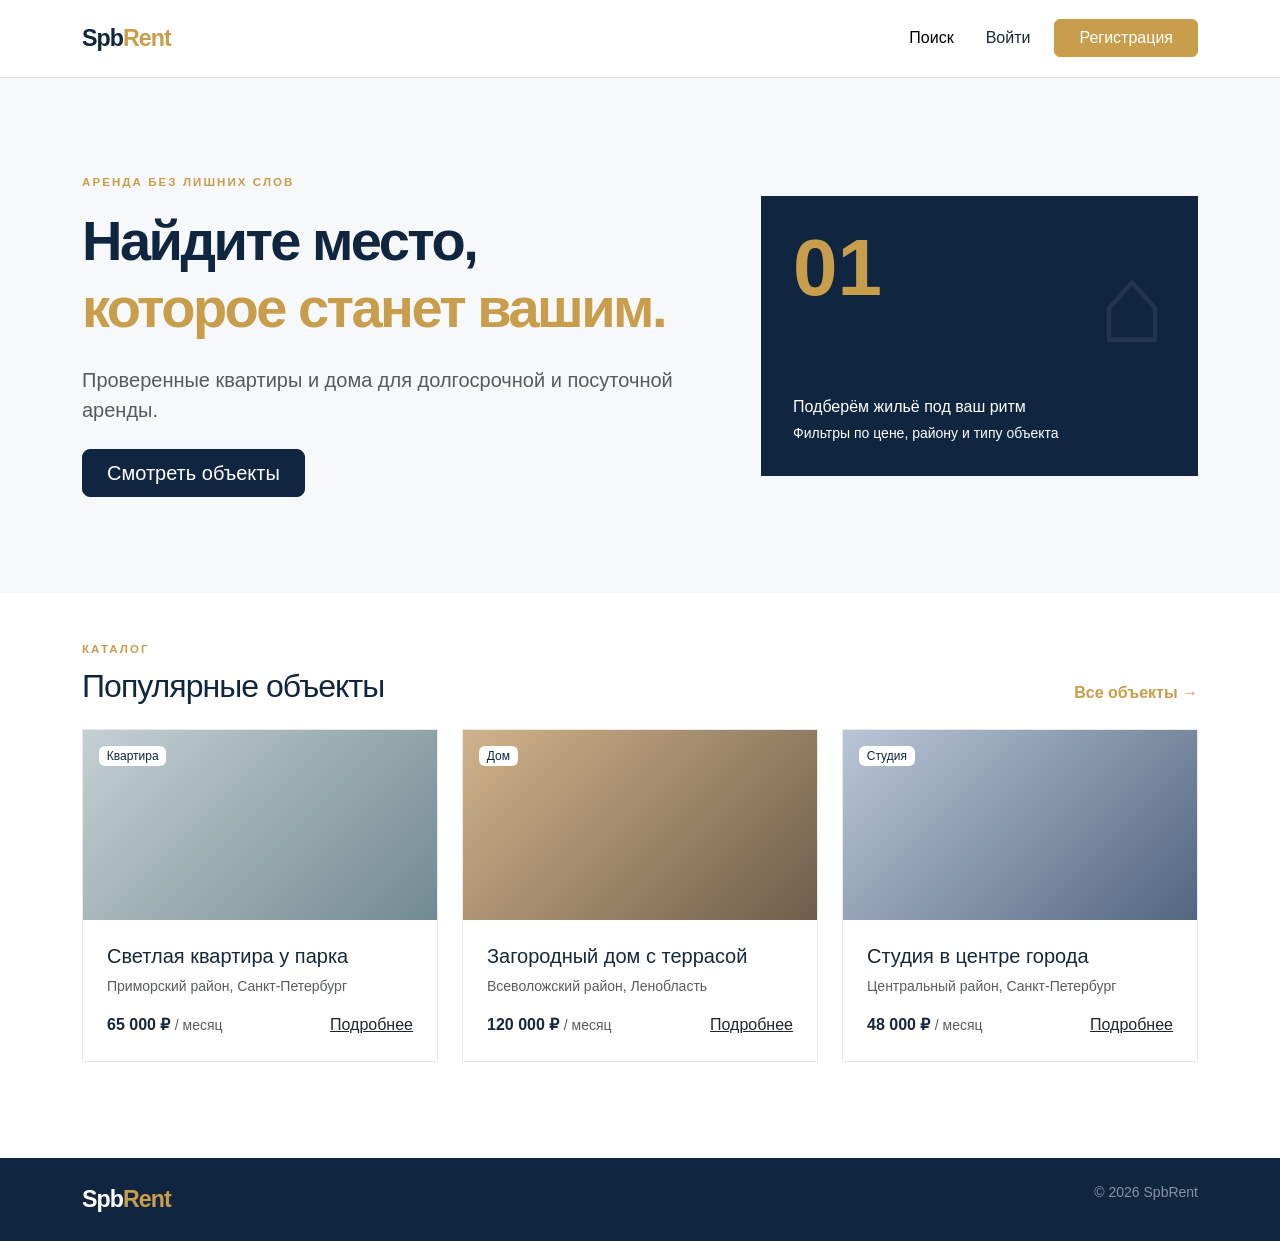
==== labs/K3441/Михайлов_Юрий/lab2/index.html @ 76ce4d98 "feat: add main logic for authorisation" ====
<!doctype html>
<html lang="ru">
<head>
  <meta charset="UTF-8">
  <meta name="viewport" content="width=device-width, initial-scale=1">
  <title>SpbRent — аренда недвижимости</title>
  <link href="https://cdn.jsdelivr.net/npm/bootstrap@5.3.3/dist/css/bootstrap.min.css" rel="stylesheet">
  <link rel="stylesheet" href="css/style.css">
</head>
<body>
  <nav class="navbar navbar-expand-lg bg-white border-bottom sticky-top">
    <div class="container py-2">
      <a class="navbar-brand brand" href="index.html">Spb<span>Rent</span></a>
      <button class="navbar-toggler" type="button" data-bs-toggle="collapse" data-bs-target="#mainNav" aria-label="Открыть меню">
        <span class="navbar-toggler-icon"></span>
      </button>
      <div class="collapse navbar-collapse" id="mainNav">
        <ul class="navbar-nav ms-auto align-items-lg-center gap-lg-3">
          <li class="nav-item"><a class="nav-link active" href="index.html">Поиск</a></li>
          <li class="nav-item"><a class="nav-link" href="login.html">Войти</a></li>
          <li class="nav-item"><a class="btn btn-gold px-4" href="register.html">Регистрация</a></li>
          <li class="nav-item d-none" data-auth-link><a class="nav-link" href="account.html">Личный кабинет</a></li>
          <li class="nav-item d-none" data-auth-link><a class="nav-link" href="#" data-logout>Выйти</a></li>
        </ul>
      </div>
    </div>
  </nav>

  <main>
    <section class="hero py-5">
      <div class="container py-lg-5">
        <div class="row align-items-center g-5">
          <div class="col-lg-7">
            <p class="eyebrow mb-3">АРЕНДА БЕЗ ЛИШНИХ СЛОВ</p>
            <h1 class="display-4 fw-bold mb-4">Найдите место,<br><span>которое станет вашим.</span></h1>
            <p class="lead text-muted mb-4">Проверенные квартиры и дома для долгосрочной и посуточной аренды.</p>
            <a class="btn btn-primary btn-lg px-4" href="#catalog">Смотреть объекты</a>
          </div>
          <div class="col-lg-5"><div class="hero-card"><div class="hero-card-number">01</div><p class="mb-1">Подберём жильё под ваш ритм</p><small>Фильтры по цене, району и типу объекта</small></div></div>
        </div>
      </div>
    </section>

    <section class="py-5" id="catalog">
      <div class="container">
        <div class="d-flex flex-wrap justify-content-between align-items-end gap-3 mb-4">
          <div><p class="eyebrow mb-2">КАТАЛОГ</p><h2 class="section-title mb-0">Популярные объекты</h2></div>
          <a class="link-gold" href="search.html">Все объекты →</a>
        </div>
        <div class="row g-4">
          <div class="col-md-4"><article class="property-card"><div class="property-image image-one"><span class="badge badge-soft">Квартира</span></div><div class="p-4"><h3 class="h5">Светлая квартира у парка</h3><p class="text-muted small mb-3">Приморский район, Санкт-Петербург</p><div class="d-flex justify-content-between"><strong>65 000 ₽ <small class="text-muted fw-normal">/ месяц</small></strong><a href="property.html" class="link-dark">Подробнее</a></div></div></article></div>
          <div class="col-md-4"><article class="property-card"><div class="property-image image-two"><span class="badge badge-soft">Дом</span></div><div class="p-4"><h3 class="h5">Загородный дом с террасой</h3><p class="text-muted small mb-3">Всеволожский район, Ленобласть</p><div class="d-flex justify-content-between"><strong>120 000 ₽ <small class="text-muted fw-normal">/ месяц</small></strong><a href="property.html" class="link-dark">Подробнее</a></div></div></article></div>
          <div class="col-md-4"><article class="property-card"><div class="property-image image-three"><span class="badge badge-soft">Студия</span></div><div class="p-4"><h3 class="h5">Студия в центре города</h3><p class="text-muted small mb-3">Центральный район, Санкт-Петербург</p><div class="d-flex justify-content-between"><strong>48 000 ₽ <small class="text-muted fw-normal">/ месяц</small></strong><a href="property.html" class="link-dark">Подробнее</a></div></div></article></div>
        </div>
      </div>
    </section>
  </main>

  <footer class="footer mt-5"><div class="container py-4 d-flex flex-wrap justify-content-between gap-3"><span class="brand text-white">Spb<span>Rent</span></span><span class="text-white-50 small">© 2026 SpbRent</span></div></footer>
  <script src="https://cdn.jsdelivr.net/npm/bootstrap@5.3.3/dist/js/bootstrap.bundle.min.js"></script>
  <script src="js/app.js"></script>
</body>
</html>
---- labs/K3441/Михайлов_Юрий/lab2/css/style.css ----
:root {
    --navy: #10253f;
    --navy-light: #1b3859;
    --gold: #c89d4b;
    --cream: #f7f8fa;
    --text: #17283b
}

body {
    font-family: Arial, sans-serif;
    color: var(--text);
    background: #fff
}

.brand {
    font-size: 1.45rem;
    font-weight: 700;
    letter-spacing: -.04em;
    color: var(--navy)
}

.brand span, h1 span {
    color: var(--gold)
}

.nav-link {
    color: var(--text)
}

.nav-link:hover, .link-gold {
    color: var(--gold)
}

.btn-primary {
    background: var(--navy);
    border-color: var(--navy)
}

.btn-primary:hover {
    background: var(--navy-light);
    border-color: var(--navy-light)
}

.btn-gold {
    background: var(--gold);
    border-color: var(--gold);
    color: #fff
}

.btn-gold:hover {
    background: #b28739;
    border-color: #b28739;
    color: #fff
}

.hero {
    background: var(--cream)
}

.eyebrow {
    font-size: .72rem;
    letter-spacing: .18em;
    font-weight: 700;
    color: var(--gold)
}

.hero h1 {
    color: var(--navy);
    letter-spacing: -.045em
}

.hero-card {
    min-height: 280px;
    padding: 2rem;
    background: var(--navy);
    color: #fff;
    display: flex;
    flex-direction: column;
    justify-content: end;
    position: relative
}

.hero-card:after {
    content: '⌂';
    position: absolute;
    right: 2rem;
    top: 1.5rem;
    font-size: 7rem;
    color: rgba(255, 255, 255, .08)
}

.hero-card-number {
    font-size: 5rem;
    line-height: 1;
    color: var(--gold);
    font-weight: 700;
    margin-bottom: auto
}

.section-title {
    color: var(--navy);
    letter-spacing: -.03em
}

.link-gold {
    text-decoration: none;
    font-weight: 600
}

.property-card {
    border: 1px solid #e6e9ed;
    background: #fff;
    transition: transform .2s, box-shadow .2s
}

.property-card:hover {
    transform: translateY(-3px);
    box-shadow: 0 10px 25px rgba(16, 37, 63, .09)
}

.property-image {
    height: 190px;
    background-size: cover;
    background-position: center;
    display: flex;
    align-items: flex-start;
    padding: 1rem
}

.image-one {
    background: linear-gradient(135deg, #c5d0d3, #718a91)
}

.image-two {
    background: linear-gradient(135deg, #d1b38a, #705d4b)
}

.image-three {
    background: linear-gradient(135deg, #bac6d6, #526681)
}

.badge-soft {
    background: #fff;
    color: var(--navy);
    font-weight: 500
}

.footer {
    background: var(--navy)
}

.filter-box {
    padding: 1.5rem;
    background: var(--cream);
    border: 1px solid #e6e9ed
}

.form-control, .form-select {
    border-color: #dce1e7;
    padding: .7rem
}

.auth-wrap {
    min-height: calc(100vh - 73px);
    display: flex;
    align-items: center;
    justify-content: center;
    background: var(--cream);
    padding: 2rem
}

.auth-card {
    width: 100%;
    max-width: 440px;
    background: #fff;
    padding: 2.5rem;
    border: 1px solid #e6e9ed;
    box-shadow: 0 10px 30px rgba(16, 37, 63, .06)
}

.detail-image {
    height: 420px
}

.chat-box {
    max-width: 760px;
    padding: 1.5rem;
    background: var(--cream);
    border: 1px solid #e6e9ed
}

.chat-history {
    display: flex;
    flex-direction: column;
    gap: .5rem
}

.chat-message {
    max-width: 75%;
    padding: .7rem 1rem;
    background: #fff;
    border: 1px solid #e1e5ea
}

.chat-message-own {
    align-self: flex-end;
    background: var(--navy);
    color: #fff
}
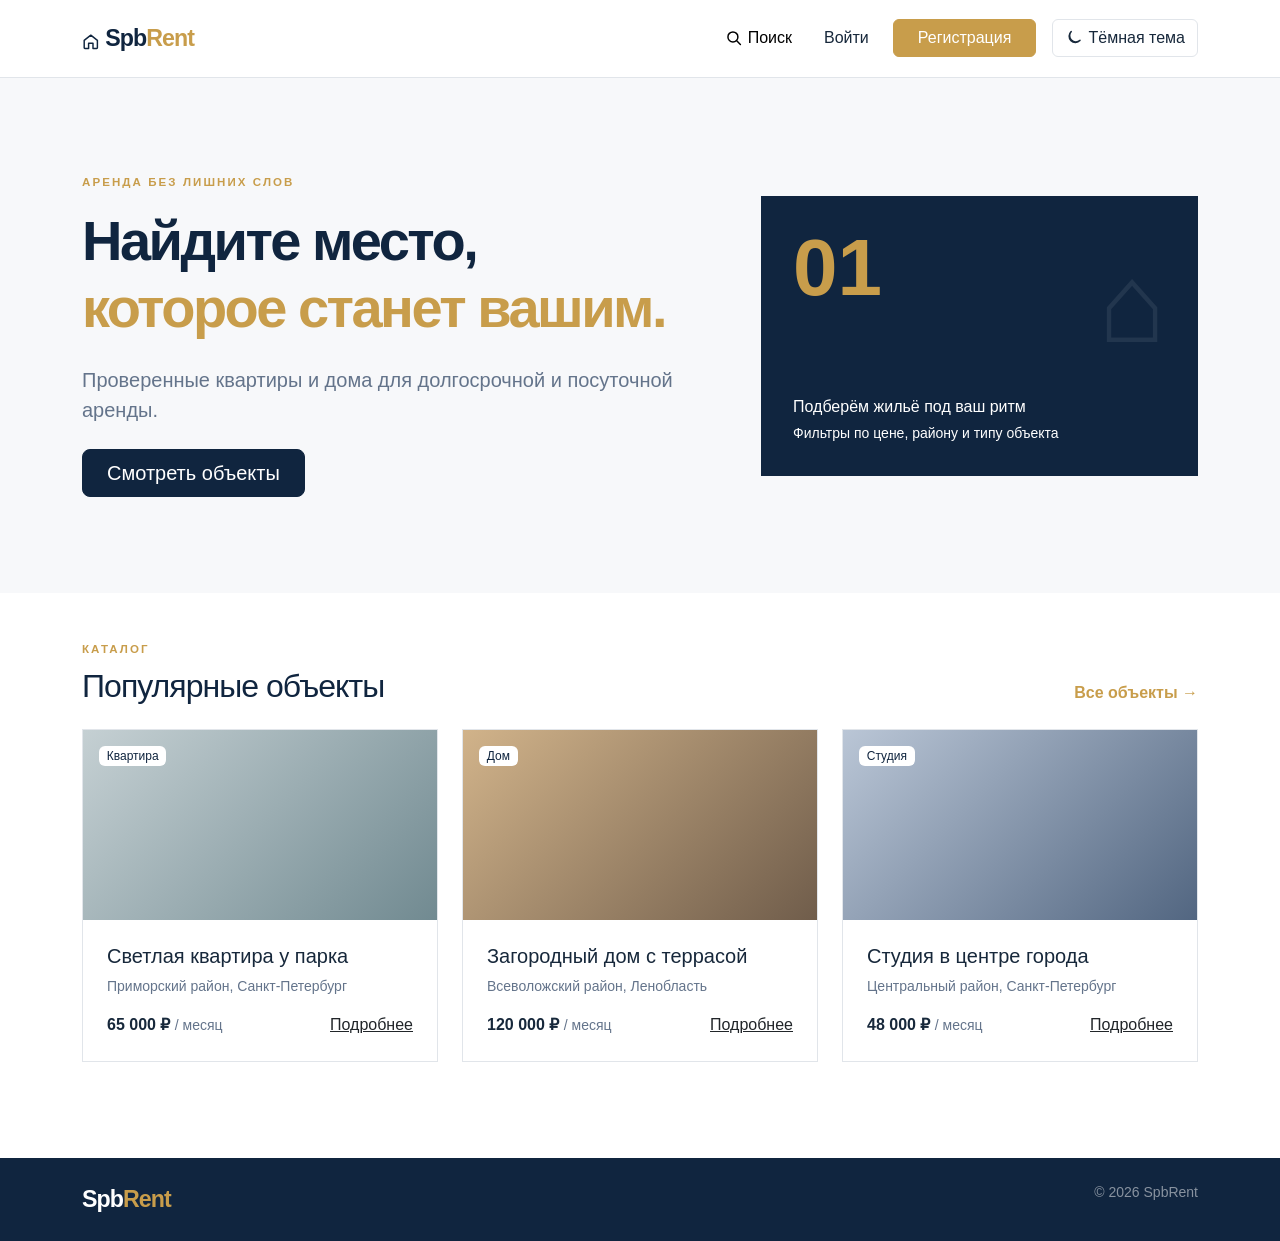
==== commit 3fdbc3ab: "feat: done hw2-4, added themes, accessebility, svg logic" ====
--- a/labs/K3441/Михайлов_Юрий/lab2/index.html
+++ b/labs/K3441/Михайлов_Юрий/lab2/index.html
@@ -8,10 +8,10 @@
   <link rel="stylesheet" href="css/style.css">
 </head>
 <body>
-  <nav class="navbar navbar-expand-lg bg-white border-bottom sticky-top">
+  <nav aria-label="Основная навигация" class="navbar navbar-expand-lg bg-white border-bottom sticky-top">
     <div class="container py-2">
       <a class="navbar-brand brand" href="index.html">Spb<span>Rent</span></a>
-      <button class="navbar-toggler" type="button" data-bs-toggle="collapse" data-bs-target="#mainNav" aria-label="Открыть меню">
+      <button class="navbar-toggler" type="button" data-bs-toggle="collapse" data-bs-target="#mainNav" aria-controls="mainNav" aria-expanded="false" aria-label="Открыть меню">
         <span class="navbar-toggler-icon"></span>
       </button>
       <div class="collapse navbar-collapse" id="mainNav">
@@ -47,7 +47,7 @@
           <div><p class="eyebrow mb-2">КАТАЛОГ</p><h2 class="section-title mb-0">Популярные объекты</h2></div>
           <a class="link-gold" href="search.html">Все объекты →</a>
         </div>
-        <div class="row g-4">
+        <div class="row g-4" id="homePropertyCatalog">
           <div class="col-md-4"><article class="property-card"><div class="property-image image-one"><span class="badge badge-soft">Квартира</span></div><div class="p-4"><h3 class="h5">Светлая квартира у парка</h3><p class="text-muted small mb-3">Приморский район, Санкт-Петербург</p><div class="d-flex justify-content-between"><strong>65 000 ₽ <small class="text-muted fw-normal">/ месяц</small></strong><a href="property.html" class="link-dark">Подробнее</a></div></div></article></div>
           <div class="col-md-4"><article class="property-card"><div class="property-image image-two"><span class="badge badge-soft">Дом</span></div><div class="p-4"><h3 class="h5">Загородный дом с террасой</h3><p class="text-muted small mb-3">Всеволожский район, Ленобласть</p><div class="d-flex justify-content-between"><strong>120 000 ₽ <small class="text-muted fw-normal">/ месяц</small></strong><a href="property.html" class="link-dark">Подробнее</a></div></div></article></div>
           <div class="col-md-4"><article class="property-card"><div class="property-image image-three"><span class="badge badge-soft">Студия</span></div><div class="p-4"><h3 class="h5">Студия в центре города</h3><p class="text-muted small mb-3">Центральный район, Санкт-Петербург</p><div class="d-flex justify-content-between"><strong>48 000 ₽ <small class="text-muted fw-normal">/ месяц</small></strong><a href="property.html" class="link-dark">Подробнее</a></div></div></article></div>
@@ -58,6 +58,6 @@
 
   <footer class="footer mt-5"><div class="container py-4 d-flex flex-wrap justify-content-between gap-3"><span class="brand text-white">Spb<span>Rent</span></span><span class="text-white-50 small">© 2026 SpbRent</span></div></footer>
   <script src="https://cdn.jsdelivr.net/npm/bootstrap@5.3.3/dist/js/bootstrap.bundle.min.js"></script>
-  <script src="js/app.js"></script>
+  <script src="js/theme.js"></script><script src="js/api.js"></script><script src="js/auth.js"></script><script src="js/properties.js"></script><script src="js/messages.js"></script><script src="js/app.js"></script>
 </body>
 </html>
--- a/labs/K3441/Михайлов_Юрий/lab2/css/style.css
+++ b/labs/K3441/Михайлов_Юрий/lab2/css/style.css
@@ -1,15 +1,37 @@
 :root {
+    color-scheme: light;
     --navy: #10253f;
     --navy-light: #1b3859;
     --gold: #c89d4b;
     --cream: #f7f8fa;
-    --text: #17283b
+    --text: #17283b;
+    --page-bg: #ffffff;
+    --surface: #ffffff;
+    --surface-muted: #f7f8fa;
+    --border: #e1e5ea;
+    --muted: #64748b;
+    --shadow: rgba(16, 37, 63, .09)
+}
+
+:root[data-theme="dark"] {
+    color-scheme: dark;
+    --navy: #dce9f8;
+    --navy-light: #c2d5ed;
+    --gold: #e6bd6d;
+    --cream: #182332;
+    --text: #e5edf6;
+    --page-bg: #101923;
+    --surface: #192534;
+    --surface-muted: #182332;
+    --border: #344355;
+    --muted: #b2c0d0;
+    --shadow: rgba(0, 0, 0, .3)
 }
 
 body {
     font-family: Arial, sans-serif;
     color: var(--text);
-    background: #fff
+    background: var(--page-bg)
 }
 
 .brand {
@@ -108,14 +130,14 @@
 }
 
 .property-card {
-    border: 1px solid #e6e9ed;
-    background: #fff;
+    border: 1px solid var(--border);
+    background: var(--surface);
     transition: transform .2s, box-shadow .2s
 }
 
 .property-card:hover {
     transform: translateY(-3px);
-    box-shadow: 0 10px 25px rgba(16, 37, 63, .09)
+    box-shadow: 0 10px 25px var(--shadow)
 }
 
 .property-image {
@@ -140,7 +162,7 @@
 }
 
 .badge-soft {
-    background: #fff;
+    background: var(--surface);
     color: var(--navy);
     font-weight: 500
 }
@@ -152,11 +174,11 @@
 .filter-box {
     padding: 1.5rem;
     background: var(--cream);
-    border: 1px solid #e6e9ed
+    border: 1px solid var(--border)
 }
 
 .form-control, .form-select {
-    border-color: #dce1e7;
+    border-color: var(--border);
     padding: .7rem
 }
 
@@ -172,10 +194,10 @@
 .auth-card {
     width: 100%;
     max-width: 440px;
-    background: #fff;
+    background: var(--surface);
     padding: 2.5rem;
-    border: 1px solid #e6e9ed;
-    box-shadow: 0 10px 30px rgba(16, 37, 63, .06)
+    border: 1px solid var(--border);
+    box-shadow: 0 10px 30px var(--shadow)
 }
 
 .detail-image {
@@ -186,7 +208,7 @@
     max-width: 760px;
     padding: 1.5rem;
     background: var(--cream);
-    border: 1px solid #e6e9ed
+    border: 1px solid var(--border)
 }
 
 .chat-history {
@@ -198,8 +220,55 @@
 .chat-message {
     max-width: 75%;
     padding: .7rem 1rem;
-    background: #fff;
-    border: 1px solid #e1e5ea
+    background: var(--surface);
+    border: 1px solid var(--border)
+}
+
+/* Shared accessible surfaces and controls */
+body, .navbar, .modal-content, .list-group-item, .dropdown-menu {
+    color: var(--text);
+    background-color: var(--surface);
+}
+
+.navbar, .border-bottom, .property-card, .filter-box, .auth-card, .chat-box,
+.list-group-item, .modal-content {
+    border-color: var(--border) !important;
+}
+
+.text-muted { color: var(--muted) !important; }
+.form-control, .form-select, .input-group-text {
+    color: var(--text);
+    background-color: var(--surface);
+}
+.form-control::placeholder { color: var(--muted); opacity: 1; }
+.form-control:focus, .form-select:focus, button:focus-visible, a:focus-visible {
+    outline: 3px solid var(--gold);
+    outline-offset: 2px;
+    box-shadow: 0 0 0 .2rem color-mix(in srgb, var(--gold) 30%, transparent);
+}
+.btn-outline-secondary { color: var(--text); border-color: var(--border); }
+.theme-icon { width: 1.1rem; height: 1.1rem; vertical-align: -.18em; margin-right: .35rem; }
+.detail-image { background-size: cover; background-position: center; }
+.nav-icon { width: 1.1rem; height: 1.1rem; margin-right: .35rem; vertical-align: -.2em; fill: none; stroke: currentColor; stroke-width: 1.8; }
+.property-image { position: relative; overflow: hidden; }
+.property-svg-image { position: absolute; inset: 0; display: block; width: 100%; height: 100%; }
+.property-image-badge { position: relative; z-index: 1; }
+
+:root[data-theme="dark"] .navbar,
+:root[data-theme="dark"] .bg-white,
+:root[data-theme="dark"] .auth-card,
+:root[data-theme="dark"] .list-group-item,
+:root[data-theme="dark"] .modal-content {
+    background-color: var(--surface) !important;
+}
+:root[data-theme="dark"] .text-dark,
+:root[data-theme="dark"] .link-dark,
+:root[data-theme="dark"] .navbar-brand,
+:root[data-theme="dark"] .nav-link { color: var(--text) !important; }
+:root[data-theme="dark"] .btn-close { filter: invert(1); }
+
+@media (prefers-reduced-motion: reduce) {
+    *, *::before, *::after { scroll-behavior: auto !important; animation-duration: .01ms !important; transition-duration: .01ms !important; }
 }
 
 .chat-message-own {
